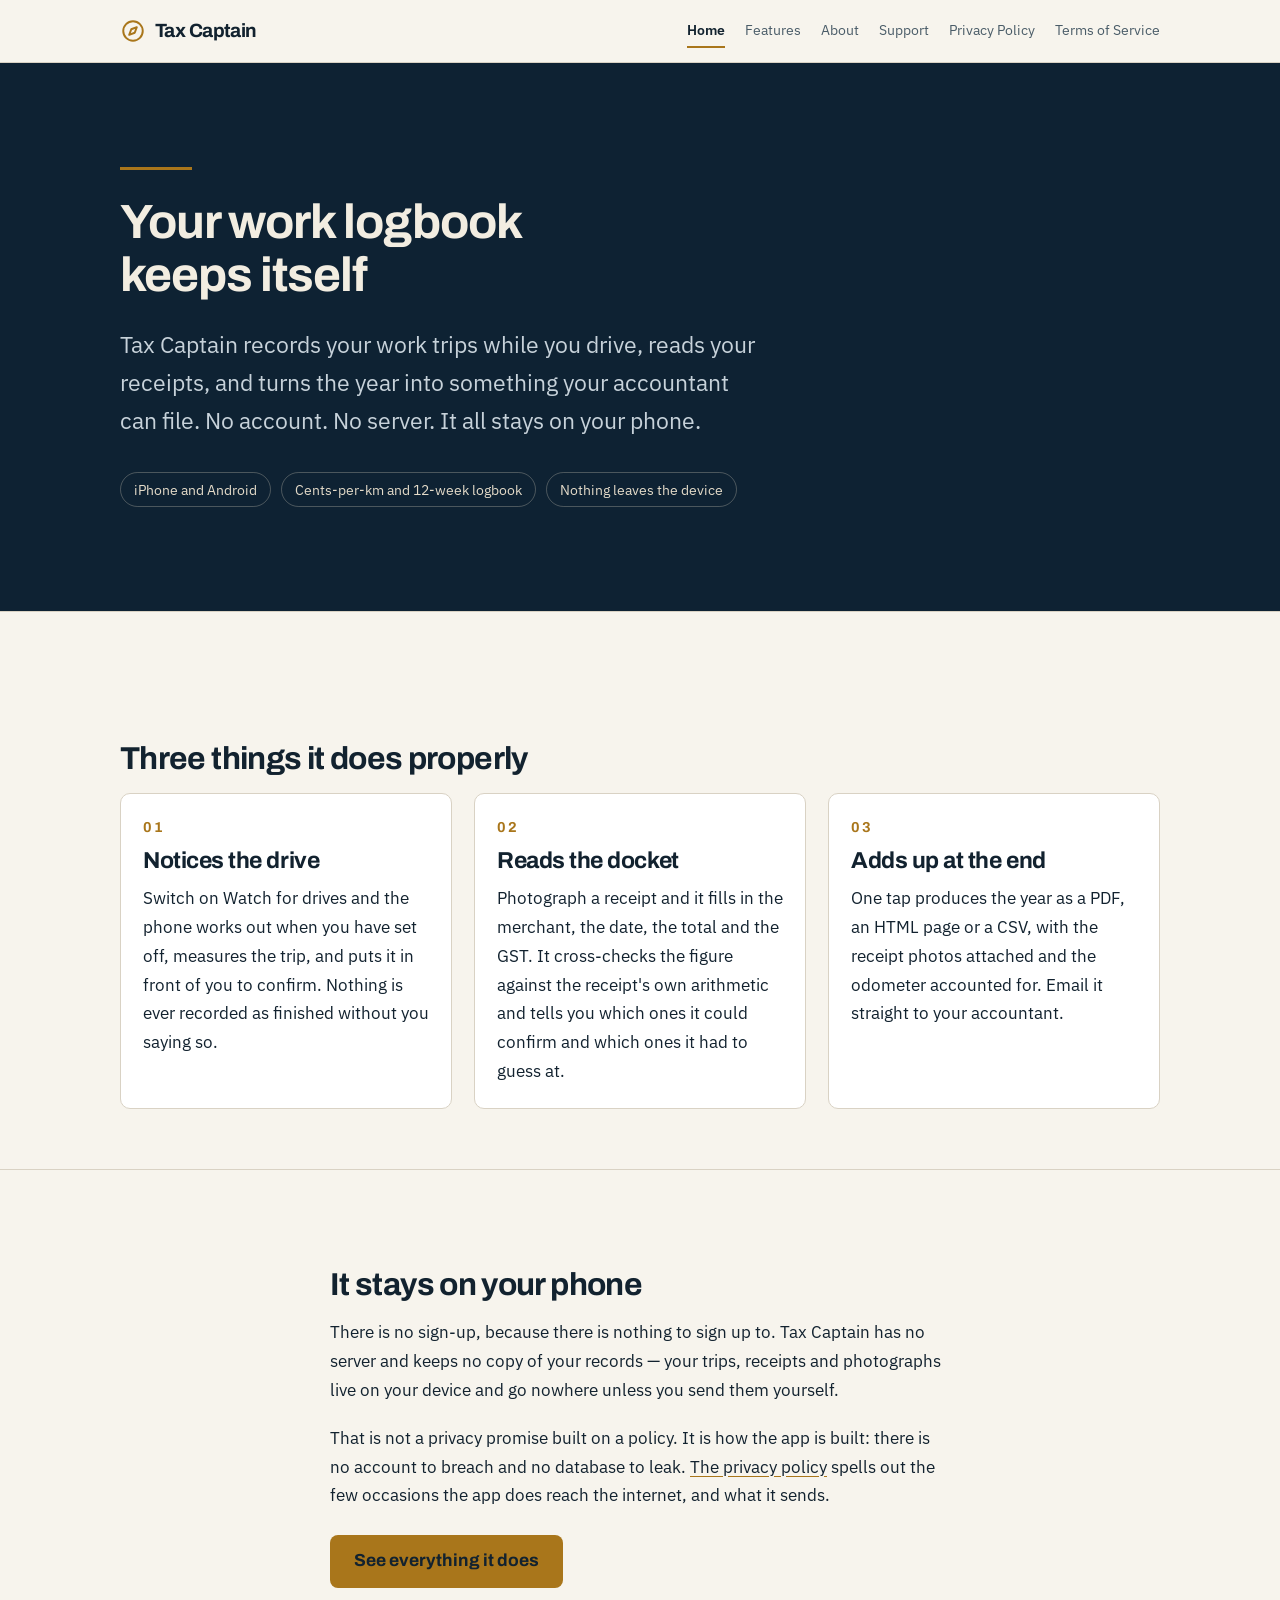
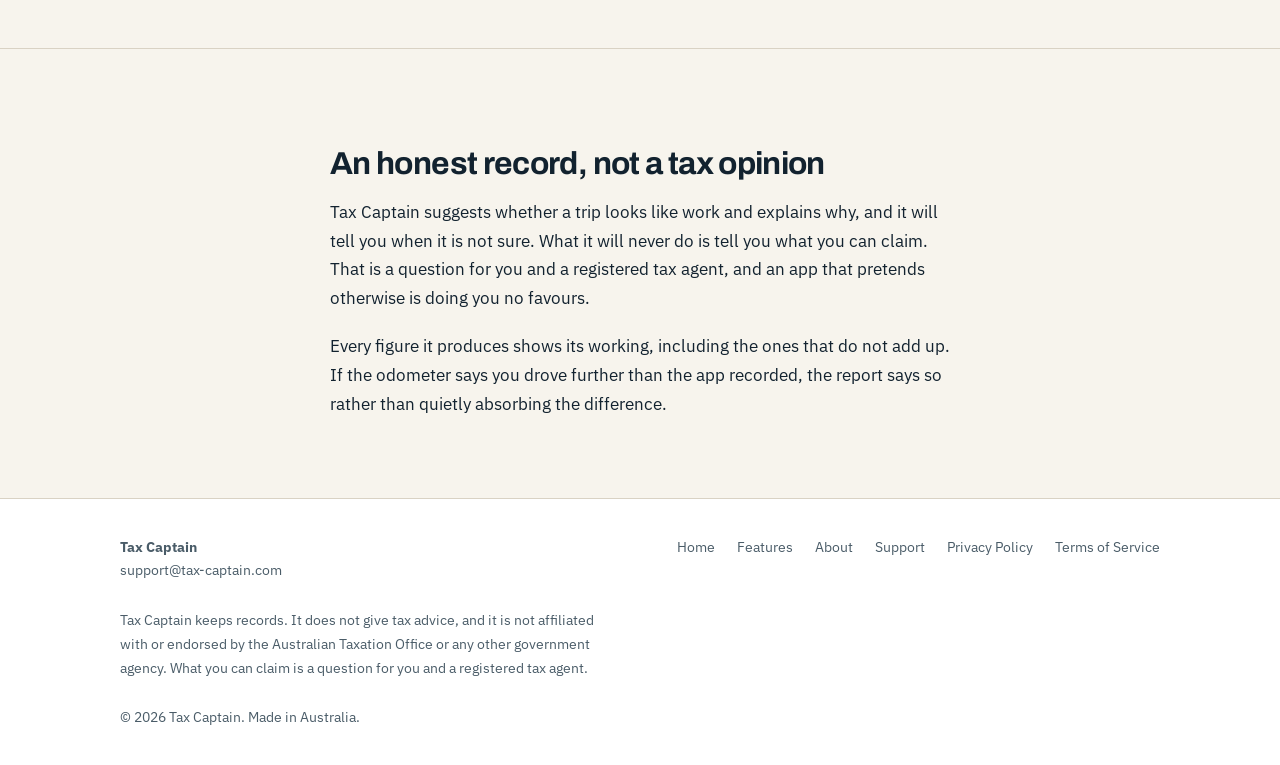
==== index.html @ 71556b91 "Tax Captain website" ====
<!doctype html>
<html lang="en-AU">
<head>
<meta charset="utf-8">
<meta name="viewport" content="width=device-width, initial-scale=1">
<title>Tax Captain — your work logbook keeps itself</title>
<meta name="description" content="An Australian tax record keeper for trips, expenses and receipts. Works on your phone, with no account and no server.">
<link rel="canonical" href="https://tax-captain.com/">
<link rel="preconnect" href="https://fonts.googleapis.com">
<link rel="preconnect" href="https://fonts.gstatic.com" crossorigin>
<link rel="stylesheet" href="https://fonts.googleapis.com/css2?family=Archivo:wght@600;700&family=IBM+Plex+Sans:wght@400;600&display=swap">
<link rel="stylesheet" href="styles.css">
</head>
<body>

<header class="masthead">
  <div class="wrap">
    <a class="brand" href="index.html">
      <svg viewBox="0 0 24 24" fill="none" stroke="currentColor" stroke-width="1.8"
           stroke-linecap="round" stroke-linejoin="round" aria-hidden="true">
        <circle cx="12" cy="12" r="9"/>
        <path d="M15.5 8.5 13.6 13.6 8.5 15.5l1.9-5.1z"/>
      </svg>
      Tax Captain
    </a>
    <nav class="nav" aria-label="Main">
      <a href="index.html" aria-current="page">Home</a>
      <a href="features.html">Features</a>
      <a href="about.html">About</a>
      <a href="support.html">Support</a>
      <a href="privacy.html">Privacy Policy</a>
      <a href="terms.html">Terms of Service</a>
    </nav>
  </div>
</header>

<main>

<div class="hero">
  <div class="wrap">
    <div class="rule"></div>
    <h1>Your work logbook keeps itself</h1>
    <p class="lede">
      Tax Captain records your work trips while you drive, reads your
      receipts, and turns the year into something your accountant can file.
      No account. No server. It all stays on your phone.
    </p>
    <div class="badges">
      <span class="badge">iPhone and Android</span>
      <span class="badge">Cents-per-km and 12-week logbook</span>
      <span class="badge">Nothing leaves the device</span>
    </div>
  </div>
</div>

<section>
  <div class="wrap">
    <h2>Three things it does properly</h2>
    <div class="cards">
      <div class="card">
        <span class="num">01</span>
        <h3>Notices the drive</h3>
        <p>
          Switch on Watch for drives and the phone works out when you have
          set off, measures the trip, and puts it in front of you to confirm.
          Nothing is ever recorded as finished without you saying so.
        </p>
      </div>
      <div class="card">
        <span class="num">02</span>
        <h3>Reads the docket</h3>
        <p>
          Photograph a receipt and it fills in the merchant, the date, the
          total and the GST. It cross-checks the figure against the receipt's
          own arithmetic and tells you which ones it could confirm and which
          ones it had to guess at.
        </p>
      </div>
      <div class="card">
        <span class="num">03</span>
        <h3>Adds up at the end</h3>
        <p>
          One tap produces the year as a PDF, an HTML page or a CSV, with the
          receipt photos attached and the odometer accounted for. Email it
          straight to your accountant.
        </p>
      </div>
    </div>
  </div>
</section>

<section>
  <div class="wrap prose">
    <h2>It stays on your phone</h2>
    <p>
      There is no sign-up, because there is nothing to sign up to. Tax Captain
      has no server and keeps no copy of your records — your trips, receipts
      and photographs live on your device and go nowhere unless you send them
      yourself.
    </p>
    <p>
      That is not a privacy promise built on a policy. It is how the app is
      built: there is no account to breach and no database to leak.
      <a href="privacy.html">The privacy policy</a> spells out the few
      occasions the app does reach the internet, and what it sends.
    </p>
    <a class="cta" href="features.html">See everything it does</a>
  </div>
</section>

<section>
  <div class="wrap prose">
    <h2>An honest record, not a tax opinion</h2>
    <p>
      Tax Captain suggests whether a trip looks like work and explains why,
      and it will tell you when it is not sure. What it will never do is tell
      you what you can claim. That is a question for you and a registered tax
      agent, and an app that pretends otherwise is doing you no favours.
    </p>
    <p>
      Every figure it produces shows its working, including the ones that do
      not add up. If the odometer says you drove further than the app recorded,
      the report says so rather than quietly absorbing the difference.
    </p>
  </div>
</section>

</main>
<footer>
  <div class="wrap">
    <div class="cols">
      <div>
        <strong>Tax Captain</strong><br>
        <a href="mailto:support@tax-captain.com">support@tax-captain.com</a>
      </div>
      <nav aria-label="Footer">
        <a href="index.html">Home</a>
        <a href="features.html">Features</a>
        <a href="about.html">About</a>
        <a href="support.html">Support</a>
        <a href="privacy.html">Privacy Policy</a>
        <a href="terms.html">Terms of Service</a>
      </nav>
    </div>
    <p class="fine">
      Tax Captain keeps records. It does not give tax advice, and it is not
      affiliated with or endorsed by the Australian Taxation Office or any
      other government agency. What you can claim is a question for you and a
      registered tax agent.
    </p>
    <p class="fine">&copy; 2026 Tax Captain. Made in Australia.</p>
  </div>
</footer>

</body>
</html>
---- styles.css ----
/* Tax Captain — one stylesheet for the whole site.
   ------------------------------------------------------------------
   The look is a ship's log: a paper ground, hairline rules, navy ink
   and one brass accent used sparingly. A captain keeping the log is
   the oldest version of what this app does, so the site is set like a
   logbook page rather than like a SaaS landing page. */

:root {
  --ink:        #12222F;
  --ink-soft:   #4A5C68;
  --paper:      #F7F4ED;
  --paper-2:    #FFFFFF;
  --rule:       #D9D2C4;
  --brass:      #A9761B;
  --brass-soft: #F0E3C8;
  --navy:       #0E2233;

  --measure: 66ch;
  --wide: 1080px;

  --step--1: clamp(0.82rem, 0.79rem + 0.15vw, 0.9rem);
  --step-0:  clamp(1rem, 0.96rem + 0.2vw, 1.09rem);
  --step-1:  clamp(1.2rem, 1.12rem + 0.4vw, 1.45rem);
  --step-2:  clamp(1.5rem, 1.34rem + 0.8vw, 2rem);
  --step-3:  clamp(1.95rem, 1.6rem + 1.75vw, 3.1rem);
}

@media (prefers-color-scheme: dark) {
  :root {
    --ink:        #EDE7DA;
    --ink-soft:   #A9B4BD;
    --paper:      #0C1922;
    --paper-2:    #12232F;
    --rule:       #263B49;
    --brass:      #E0AE4E;
    --brass-soft: #2A2013;
    --navy:       #081520;
  }
}

*, *::before, *::after { box-sizing: border-box; }

html { -webkit-text-size-adjust: 100%; }

body {
  margin: 0;
  background: var(--paper);
  color: var(--ink);
  font-family: 'IBM Plex Sans', ui-sans-serif, system-ui, -apple-system,
    'Segoe UI', Roboto, sans-serif;
  font-size: var(--step-0);
  line-height: 1.65;
  -webkit-font-smoothing: antialiased;
}

h1, h2, h3, .brand {
  font-family: Archivo, ui-sans-serif, system-ui, -apple-system, sans-serif;
  font-weight: 700;
  line-height: 1.1;
  letter-spacing: -0.02em;
  text-wrap: balance;
  margin: 0 0 0.5em;
}

h1 { font-size: var(--step-3); }
h2 { font-size: var(--step-2); margin-top: 2.2em; }
h3 { font-size: var(--step-1); margin-top: 1.8em; }

p, ul, ol { margin: 0 0 1.1em; }
ul, ol { padding-left: 1.2em; }
li { margin-bottom: 0.4em; }

a { color: inherit; text-decoration-color: var(--brass); text-underline-offset: 3px; }
a:hover { color: var(--brass); }
a:focus-visible, button:focus-visible {
  outline: 2px solid var(--brass);
  outline-offset: 3px;
  border-radius: 3px;
}

.wrap { width: 100%; max-width: var(--wide); margin-inline: auto; padding-inline: 20px; }
.prose { max-width: var(--measure); }
.prose h2:first-of-type { margin-top: 1.2em; }

/* ---------------------------------------------------------- masthead -- */

.masthead {
  border-bottom: 1px solid var(--rule);
  background: var(--paper);
  position: sticky;
  top: 0;
  z-index: 10;
}

.masthead .wrap {
  display: flex;
  flex-wrap: wrap;
  align-items: center;
  gap: 8px 22px;
  padding-block: 14px;
}

.brand {
  font-size: 1.2rem;
  letter-spacing: -0.03em;
  margin: 0;
  display: inline-flex;
  align-items: center;
  gap: 9px;
  text-decoration: none;
  margin-right: auto;
}

.brand svg { width: 26px; height: 26px; flex: none; color: var(--brass); }

.nav { display: flex; flex-wrap: wrap; gap: 4px 20px; font-size: var(--step--1); }

.nav a {
  text-decoration: none;
  color: var(--ink-soft);
  padding-block: 4px;
  border-bottom: 2px solid transparent;
}

.nav a:hover { color: var(--brass); }

.nav a[aria-current='page'] {
  color: var(--ink);
  border-bottom-color: var(--brass);
  font-weight: 600;
}

/* ------------------------------------------------------------- hero -- */

.hero {
  background: var(--navy);
  color: #F2EDE1;
  padding-block: clamp(56px, 9vw, 104px);
  border-bottom: 1px solid var(--rule);
}

.hero h1 { max-width: 16ch; }
.hero .lede { font-size: var(--step-1); max-width: 46ch; color: #C7D2DA; margin-bottom: 1.4em; }
.hero .rule { width: 72px; height: 3px; background: var(--brass); margin-bottom: 26px; }

.badges { display: flex; flex-wrap: wrap; gap: 10px; font-size: var(--step--1); }

.badge {
  border: 1px solid rgba(233, 222, 200, 0.28);
  border-radius: 999px;
  padding: 5px 13px;
  color: #E4DBC9;
}

/* ------------------------------------------------------------ pages -- */

.page-head {
  border-bottom: 1px solid var(--rule);
  padding-block: clamp(36px, 6vw, 64px);
}

.page-head .kicker {
  font-size: var(--step--1);
  letter-spacing: 0.14em;
  text-transform: uppercase;
  color: var(--brass);
  font-weight: 600;
  margin-bottom: 10px;
}

.page-head p { max-width: var(--measure); color: var(--ink-soft); margin-bottom: 0; }

section { padding-block: clamp(36px, 5vw, 60px); }
section + section { border-top: 1px solid var(--rule); }

/* ------------------------------------------------------------- grid -- */

.cards {
  display: grid;
  gap: 22px;
  grid-template-columns: repeat(auto-fit, minmax(258px, 1fr));
  margin-top: 8px;
}

.card {
  background: var(--paper-2);
  border: 1px solid var(--rule);
  border-radius: 10px;
  padding: 22px;
}

.card h3 { margin-top: 0; font-size: var(--step-1); }
.card p:last-child { margin-bottom: 0; }

.card .num {
  font-family: Archivo, sans-serif;
  font-size: var(--step--1);
  letter-spacing: 0.14em;
  color: var(--brass);
  font-weight: 700;
  display: block;
  margin-bottom: 8px;
}

/* A ledger row: label left, detail right, hairline between. */
.ledger { border-top: 1px solid var(--rule); margin-top: 18px; }

.ledger > div {
  border-bottom: 1px solid var(--rule);
  padding-block: 16px;
  display: grid;
  gap: 4px 28px;
  grid-template-columns: minmax(0, 15rem) minmax(0, 1fr);
}

@media (max-width: 640px) { .ledger > div { grid-template-columns: 1fr; } }

.ledger dt, .ledger .term {
  font-family: Archivo, sans-serif;
  font-weight: 700;
  margin: 0;
}

.ledger dd, .ledger .detail { margin: 0; color: var(--ink-soft); }

.note {
  background: var(--brass-soft);
  border-left: 3px solid var(--brass);
  padding: 16px 18px;
  border-radius: 0 8px 8px 0;
  margin-block: 1.6em;
  max-width: var(--measure);
}

.note p:last-child { margin-bottom: 0; }
.note strong { font-family: Archivo, sans-serif; }

.cta {
  display: inline-block;
  background: var(--brass);
  color: #12222F;
  font-family: Archivo, sans-serif;
  font-weight: 700;
  text-decoration: none;
  padding: 12px 24px;
  border-radius: 8px;
  margin-top: 6px;
}

.cta:hover { color: #12222F; filter: brightness(1.07); }

.updated {
  font-size: var(--step--1);
  color: var(--ink-soft);
  border-top: 1px solid var(--rule);
  padding-top: 14px;
  margin-top: 2.4em;
  max-width: var(--measure);
}

/* ----------------------------------------------------------- footer -- */

footer {
  border-top: 1px solid var(--rule);
  background: var(--paper-2);
  padding-block: 36px;
  font-size: var(--step--1);
  color: var(--ink-soft);
}

footer .cols {
  display: flex;
  flex-wrap: wrap;
  gap: 18px 44px;
  justify-content: space-between;
}

footer nav { display: flex; flex-wrap: wrap; gap: 6px 22px; }
footer a { text-decoration: none; }
footer a:hover { color: var(--brass); }
footer .fine { margin-top: 26px; margin-bottom: 0; max-width: 62ch; }

@media (prefers-reduced-motion: reduce) {
  * { animation: none !important; transition: none !important; }
}

/* On a phone the six nav links wrap to three lines. A sticky header that
   tall eats a third of the screen, so below 700px it scrolls away with the
   rest of the page and the links tighten up. */
@media (max-width: 700px) {
  .masthead { position: static; }
  .nav { gap: 2px 16px; }
}
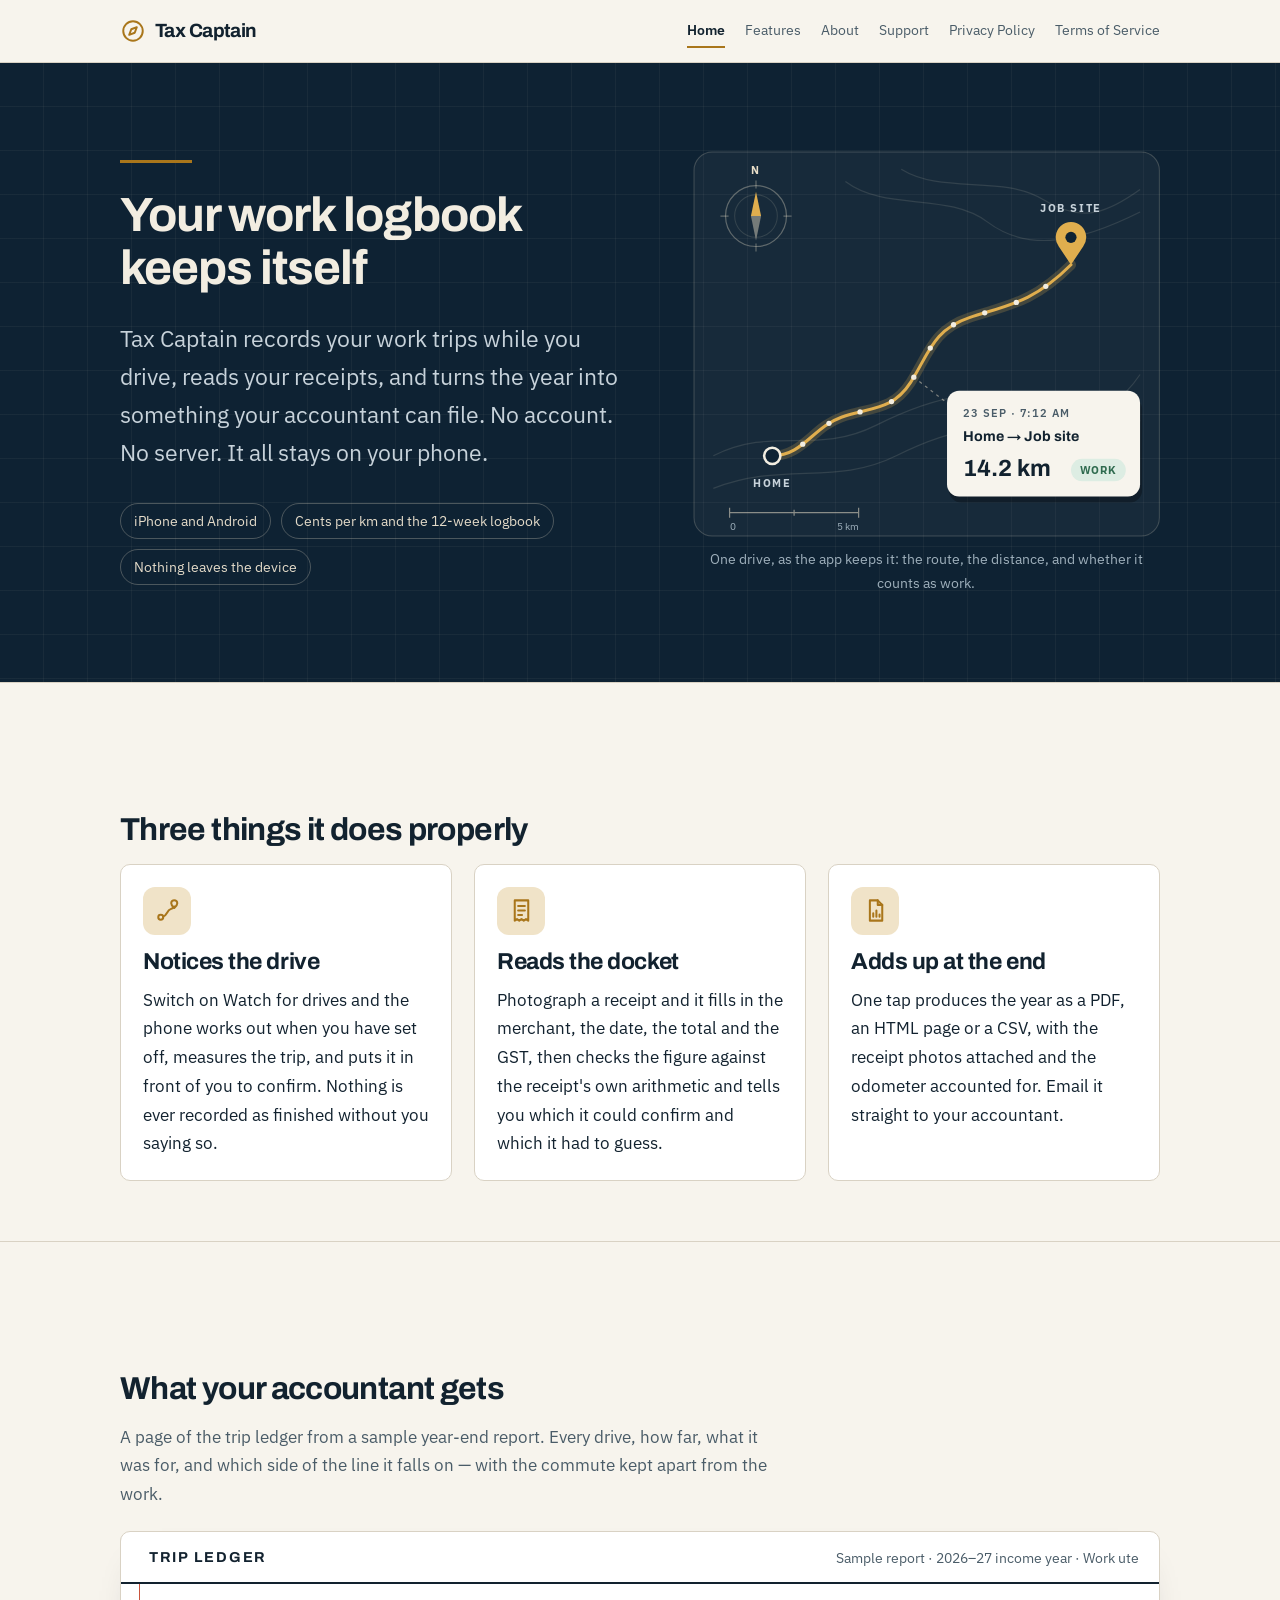
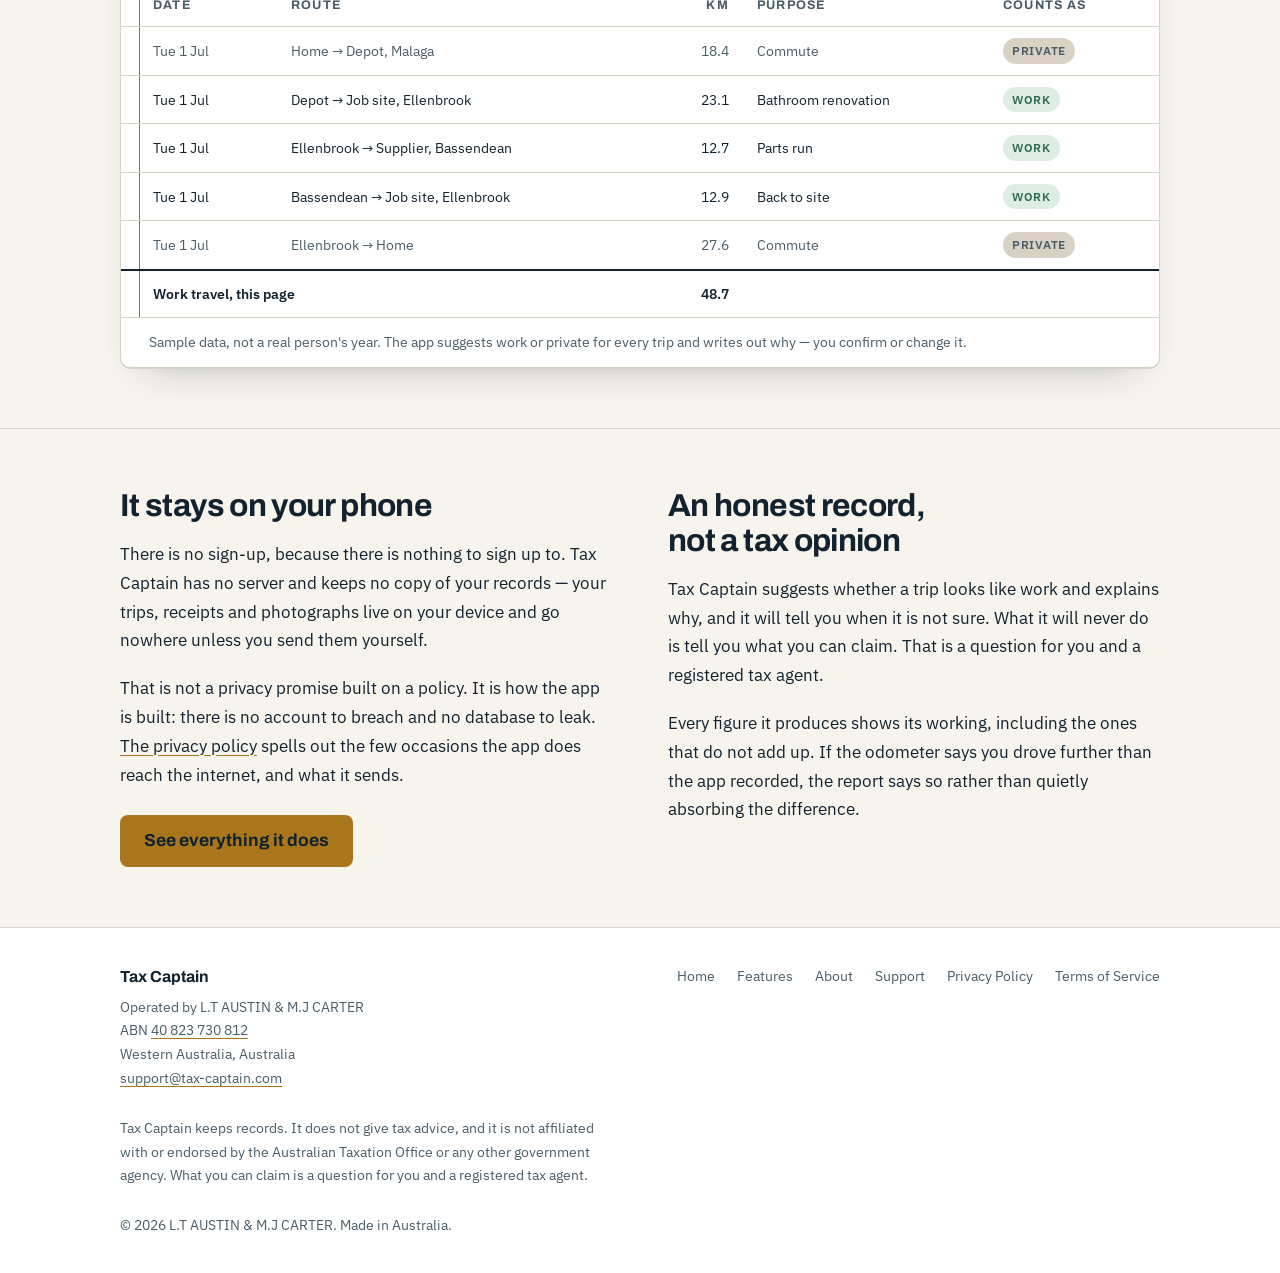
==== commit f1d97405: "Website update 2026-09-24" ====
--- a/index.html
+++ b/index.html
@@ -3,9 +3,16 @@
 <head>
 <meta charset="utf-8">
 <meta name="viewport" content="width=device-width, initial-scale=1">
-<title>Tax Captain — your work logbook keeps itself</title>
+<title>Tax Captain</title>
 <meta name="description" content="An Australian tax record keeper for trips, expenses and receipts. Works on your phone, with no account and no server.">
 <link rel="canonical" href="https://tax-captain.com/">
+<link rel="icon" href="favicon.svg" type="image/svg+xml">
+<meta name="theme-color" content="#0E2233">
+<meta property="og:site_name" content="Tax Captain">
+<meta property="og:title" content="Tax Captain">
+<meta property="og:description" content="An Australian tax record keeper for work trips, expenses and receipts. No account, no server - it all stays on your phone.">
+<meta property="og:url" content="https://tax-captain.com/">
+<meta property="og:type" content="website">
 <link rel="preconnect" href="https://fonts.googleapis.com">
 <link rel="preconnect" href="https://fonts.gstatic.com" crossorigin>
 <link rel="stylesheet" href="https://fonts.googleapis.com/css2?family=Archivo:wght@600;700&family=IBM+Plex+Sans:wght@400;600&display=swap">
@@ -38,18 +45,63 @@
 
 <div class="hero">
   <div class="wrap">
-    <div class="rule"></div>
-    <h1>Your work logbook keeps itself</h1>
-    <p class="lede">
-      Tax Captain records your work trips while you drive, reads your
-      receipts, and turns the year into something your accountant can file.
-      No account. No server. It all stays on your phone.
-    </p>
-    <div class="badges">
-      <span class="badge">iPhone and Android</span>
-      <span class="badge">Cents-per-km and 12-week logbook</span>
-      <span class="badge">Nothing leaves the device</span>
-    </div>
+    <div>
+      <div class="rule"></div>
+      <h1>Your work logbook keeps itself</h1>
+      <p class="lede">
+        Tax Captain records your work trips while you drive, reads your
+        receipts, and turns the year into something your accountant can file.
+        No account. No server. It all stays on your phone.
+      </p>
+      <div class="badges">
+        <span class="badge">iPhone and Android</span>
+        <span class="badge">Cents per km and the 12-week logbook</span>
+        <span class="badge">Nothing leaves the device</span>
+      </div>
+    </div>
+    <figure>
+      <svg viewBox="0 0 460 380" role="img" aria-label="Illustration: a drive from home to a job site plotted like a course on a chart, logged as 14.2 kilometres of work travel.">
+        <rect x="1" y="1" width="458" height="378" rx="18" fill="rgba(247,244,237,0.035)" stroke="rgba(233,222,200,0.22)"/>
+        <g fill="none" stroke="rgba(233,222,200,0.13)" stroke-width="1.2">
+          <path d="M20 300C80 270 120 300 180 270S290 230 340 250S420 250 440 220"/>
+          <path d="M20 332C90 305 140 330 200 300S300 265 360 285S430 285 440 265"/>
+          <path d="M150 30C190 60 250 40 290 70S380 90 440 60"/>
+          <path d="M205 18C245 43 305 23 345 48S412 58 440 38"/>
+        </g>
+        <g transform="translate(62 64)">
+          <circle r="30" fill="none" stroke="rgba(233,222,200,0.35)" stroke-width="1.2"/>
+          <circle r="21" fill="none" stroke="rgba(233,222,200,0.14)"/>
+          <path d="M0-35v8M0 27v8M35 0h-8M-35 0h8" stroke="rgba(233,222,200,0.35)" stroke-width="1.2"/>
+          <path d="M0-24 5 0h-10z" fill="#E0AE4E"/>
+          <path d="M0 24 5 0h-10z" fill="rgba(233,222,200,0.45)"/>
+          <text y="-41" text-anchor="middle" font-size="11" font-weight="700" fill="#E9DEC8" letter-spacing="1">N</text>
+        </g>
+        <path d="M78 300C108 300 118 272 146 262S196 256 214 228S236 176 272 164S334 150 372 112" fill="none" stroke="rgba(224,174,78,0.22)" stroke-width="10" stroke-linecap="round"/>
+        <path d="M78 300C108 300 118 272 146 262S196 256 214 228S236 176 272 164S334 150 372 112" fill="none" stroke="#E0AE4E" stroke-width="3" stroke-linecap="round" stroke-linejoin="round"/>
+        <g fill="#F2EDE1">
+          <circle cx="108.0" cy="288.6" r="2.6"/><circle cx="133.8" cy="268.0" r="2.6"/><circle cx="164.4" cy="256.8" r="2.6"/><circle cx="195.4" cy="246.6" r="2.6"/><circle cx="217.3" cy="222.6" r="2.6"/><circle cx="233.5" cy="194.0" r="2.6"/><circle cx="256.4" cy="171.0" r="2.6"/><circle cx="287.1" cy="159.3" r="2.6"/><circle cx="318.2" cy="149.0" r="2.6"/><circle cx="347.2" cy="133.2" r="2.6"/>
+        </g>
+        <circle cx="78" cy="300" r="8" fill="#0E2233" stroke="#F2EDE1" stroke-width="2.5"/>
+        <text x="78" y="331" text-anchor="middle" font-size="11" font-weight="700" fill="#C7D2DA" letter-spacing="1.5">HOME</text>
+        <path d="M372 112 360 94A15 15 0 1 1 384 94z" fill="#E0AE4E"/>
+        <circle cx="372" cy="85" r="5.5" fill="#0E2233"/>
+        <text x="372" y="60" text-anchor="middle" font-size="11" font-weight="700" fill="#C7D2DA" letter-spacing="1.5">JOB SITE</text>
+        <path d="M217.3 222.6 250 248" stroke="rgba(233,222,200,0.5)" stroke-width="1.2" stroke-dasharray="3 4"/>
+        <rect x="252" y="242" width="190" height="104" rx="12" fill="rgba(0,0,0,0.28)"/>
+        <rect x="250" y="236" width="190" height="104" rx="12" fill="#F7F4ED"/>
+        <text x="266" y="262" font-size="10.5" font-weight="600" fill="#4A5C68" letter-spacing="0.9">23 SEP · 7:12 AM</text>
+        <text x="266" y="285" font-size="14" font-weight="700" fill="#12222F" font-family="Archivo, sans-serif">Home → Job site</text>
+        <text x="266" y="320" font-size="23" font-weight="700" fill="#12222F" font-family="Archivo, sans-serif">14.2 km</text>
+        <rect x="372" y="303" width="54" height="22" rx="11" fill="#DDEDE3"/>
+        <text x="399" y="318" text-anchor="middle" font-size="10.5" font-weight="700" fill="#2F6B4F" letter-spacing="0.9">WORK</text>
+        <g stroke="rgba(233,222,200,0.55)" stroke-width="1.2">
+          <path d="M36 356h127M36 351v10M163 351v10M99.5 353v6"/>
+        </g>
+        <text x="36" y="373" font-size="10" fill="#9FB0BC">0</text>
+        <text x="163" y="373" text-anchor="end" font-size="10" fill="#9FB0BC">5 km</text>
+      </svg>
+      <figcaption>One drive, as the app keeps it: the route, the distance, and whether it counts as work.</figcaption>
+    </figure>
   </div>
 </div>
 
@@ -58,7 +110,7 @@
     <h2>Three things it does properly</h2>
     <div class="cards">
       <div class="card">
-        <span class="num">01</span>
+        <div class="icon"><svg viewBox="0 0 24 24" fill="none" stroke="currentColor" stroke-width="1.8" stroke-linecap="round" stroke-linejoin="round" aria-hidden="true"><circle cx="6" cy="18" r="2.2"/><path d="M8.2 17.4c3.6-.9 3.2-5.6 6.6-6.6 1.6-.5 2.6-1.4 3.1-2.4"/><path d="M18 2.8a2.7 2.7 0 0 1 2.7 2.7c0 1.9-2.7 4.3-2.7 4.3s-2.7-2.4-2.7-4.3A2.7 2.7 0 0 1 18 2.8z"/></svg></div>
         <h3>Notices the drive</h3>
         <p>
           Switch on Watch for drives and the phone works out when you have
@@ -67,17 +119,17 @@
         </p>
       </div>
       <div class="card">
-        <span class="num">02</span>
+        <div class="icon"><svg viewBox="0 0 24 24" fill="none" stroke="currentColor" stroke-width="1.8" stroke-linecap="round" stroke-linejoin="round" aria-hidden="true"><path d="M6 3h12v18l-2-1.4-2 1.4-2-1.4-2 1.4-2-1.4L6 21z"/><path d="M9 8h6M9 12h6M9 16h3.5"/></svg></div>
         <h3>Reads the docket</h3>
         <p>
           Photograph a receipt and it fills in the merchant, the date, the
-          total and the GST. It cross-checks the figure against the receipt's
-          own arithmetic and tells you which ones it could confirm and which
-          ones it had to guess at.
+          total and the GST, then checks the figure against the receipt's own
+          arithmetic and tells you which it could confirm and which it had to
+          guess.
         </p>
       </div>
       <div class="card">
-        <span class="num">03</span>
+        <div class="icon"><svg viewBox="0 0 24 24" fill="none" stroke="currentColor" stroke-width="1.8" stroke-linecap="round" stroke-linejoin="round" aria-hidden="true"><path d="M7 3h7l4 4v14H7z"/><path d="M14 3v4h4"/><path d="M10 17.5v-3M12.8 17.5v-5.5M15.6 17.5v-2"/></svg></div>
         <h3>Adds up at the end</h3>
         <p>
           One tap produces the year as a PDF, an HTML page or a CSV, with the
@@ -90,38 +142,77 @@
 </section>
 
 <section>
-  <div class="wrap prose">
-    <h2>It stays on your phone</h2>
-    <p>
-      There is no sign-up, because there is nothing to sign up to. Tax Captain
-      has no server and keeps no copy of your records — your trips, receipts
-      and photographs live on your device and go nowhere unless you send them
-      yourself.
+  <div class="wrap">
+    <h2>What your accountant gets</h2>
+    <p class="section-lede">
+      A page of the trip ledger from a sample year-end report. Every drive,
+      how far, what it was for, and which side of the line it falls on &mdash;
+      with the commute kept apart from the work.
     </p>
-    <p>
-      That is not a privacy promise built on a policy. It is how the app is
-      built: there is no account to breach and no database to leak.
-      <a href="privacy.html">The privacy policy</a> spells out the few
-      occasions the app does reach the internet, and what it sends.
-    </p>
-    <a class="cta" href="features.html">See everything it does</a>
+    <figure class="logpage">
+      <div class="logpage-head">
+        <strong>Trip ledger</strong>
+        <span>Sample report &middot; 2026&ndash;27 income year &middot; Work ute</span>
+      </div>
+      <div class="table-scroll">
+        <table>
+          <thead>
+            <tr><th>Date</th><th>Route</th><th class="num">km</th><th>Purpose</th><th>Counts as</th></tr>
+          </thead>
+          <tbody>
+            <tr class="private"><td>Tue 1 Jul</td><td>Home &rarr; Depot, Malaga</td><td class="num">18.4</td><td>Commute</td><td><span class="chip private">Private</span></td></tr>
+            <tr><td>Tue 1 Jul</td><td>Depot &rarr; Job site, Ellenbrook</td><td class="num">23.1</td><td>Bathroom renovation</td><td><span class="chip work">Work</span></td></tr>
+            <tr><td>Tue 1 Jul</td><td>Ellenbrook &rarr; Supplier, Bassendean</td><td class="num">12.7</td><td>Parts run</td><td><span class="chip work">Work</span></td></tr>
+            <tr><td>Tue 1 Jul</td><td>Bassendean &rarr; Job site, Ellenbrook</td><td class="num">12.9</td><td>Back to site</td><td><span class="chip work">Work</span></td></tr>
+            <tr class="private"><td>Tue 1 Jul</td><td>Ellenbrook &rarr; Home</td><td class="num">27.6</td><td>Commute</td><td><span class="chip private">Private</span></td></tr>
+          </tbody>
+          <tfoot>
+            <tr><td colspan="2">Work travel, this page</td><td class="num">48.7</td><td colspan="2"></td></tr>
+          </tfoot>
+        </table>
+      </div>
+      <figcaption>
+        Sample data, not a real person's year. The app suggests work or
+        private for every trip and writes out why &mdash; you confirm or
+        change it.
+      </figcaption>
+    </figure>
   </div>
 </section>
 
 <section>
-  <div class="wrap prose">
-    <h2>An honest record, not a tax opinion</h2>
-    <p>
-      Tax Captain suggests whether a trip looks like work and explains why,
-      and it will tell you when it is not sure. What it will never do is tell
-      you what you can claim. That is a question for you and a registered tax
-      agent, and an app that pretends otherwise is doing you no favours.
-    </p>
-    <p>
-      Every figure it produces shows its working, including the ones that do
-      not add up. If the odometer says you drove further than the app recorded,
-      the report says so rather than quietly absorbing the difference.
-    </p>
+  <div class="wrap split">
+    <div class="prose">
+      <h2>It stays on your phone</h2>
+      <p>
+        There is no sign-up, because there is nothing to sign up to. Tax
+        Captain has no server and keeps no copy of your records &mdash; your
+        trips, receipts and photographs live on your device and go nowhere
+        unless you send them yourself.
+      </p>
+      <p>
+        That is not a privacy promise built on a policy. It is how the app is
+        built: there is no account to breach and no database to leak.
+        <a href="privacy.html">The privacy policy</a> spells out the few
+        occasions the app does reach the internet, and what it sends.
+      </p>
+      <a class="cta" href="features.html">See everything it does</a>
+    </div>
+    <div class="prose">
+      <h2>An honest record, not a tax opinion</h2>
+      <p>
+        Tax Captain suggests whether a trip looks like work and explains why,
+        and it will tell you when it is not sure. What it will never do is
+        tell you what you can claim. That is a question for you and a
+        registered tax agent.
+      </p>
+      <p>
+        Every figure it produces shows its working, including the ones that do
+        not add up. If the odometer says you drove further than the app
+        recorded, the report says so rather than quietly absorbing the
+        difference.
+      </p>
+    </div>
   </div>
 </section>
 
@@ -129,9 +220,12 @@
 <footer>
   <div class="wrap">
     <div class="cols">
-      <div>
-        <strong>Tax Captain</strong><br>
-        <a href="mailto:support@tax-captain.com">support@tax-captain.com</a>
+      <div class="org">
+        <p class="org-name">Tax Captain</p>
+        <p>Operated by L.T AUSTIN &amp; M.J CARTER</p>
+        <p>ABN <a href="https://abr.business.gov.au/ABN/View?abn=40823730812" rel="noopener">40 823 730 812</a></p>
+        <p>Western Australia, Australia</p>
+        <p><a href="mailto:support@tax-captain.com">support@tax-captain.com</a></p>
       </div>
       <nav aria-label="Footer">
         <a href="index.html">Home</a>
@@ -148,7 +242,7 @@
       other government agency. What you can claim is a question for you and a
       registered tax agent.
     </p>
-    <p class="fine">&copy; 2026 Tax Captain. Made in Australia.</p>
+    <p class="fine">&copy; 2026 L.T AUSTIN &amp; M.J CARTER. Made in Australia.</p>
   </div>
 </footer>
 
--- a/styles.css
+++ b/styles.css
@@ -14,6 +14,9 @@
   --brass:      #A9761B;
   --brass-soft: #F0E3C8;
   --navy:       #0E2233;
+  --work:       #2F6B4F;
+  --work-soft:  #DDEDE3;
+  --margin:     #C9533D;
 
   --measure: 66ch;
   --wide: 1080px;
@@ -35,6 +38,9 @@
     --brass:      #E0AE4E;
     --brass-soft: #2A2013;
     --navy:       #081520;
+    --work:       #8FD1AE;
+    --work-soft:  #163326;
+    --margin:     #E07A63;
   }
 }
 
@@ -133,11 +139,31 @@
 /* ------------------------------------------------------------- hero -- */
 
 .hero {
-  background: var(--navy);
+  background-color: var(--navy);
+  /* Chart paper: the faint grid a navigator plots a course on. */
+  background-image:
+    linear-gradient(rgba(233, 222, 200, 0.05) 1px, transparent 1px),
+    linear-gradient(90deg, rgba(233, 222, 200, 0.05) 1px, transparent 1px);
+  background-size: 44px 44px;
+  background-position: -1px -1px;
   color: #F2EDE1;
-  padding-block: clamp(56px, 9vw, 104px);
+  padding-block: clamp(48px, 7vw, 88px);
   border-bottom: 1px solid var(--rule);
 }
+
+.hero .wrap {
+  display: grid;
+  gap: clamp(32px, 5vw, 56px);
+  align-items: center;
+}
+
+@media (min-width: 900px) {
+  .hero .wrap { grid-template-columns: minmax(0, 1.05fr) minmax(0, 0.95fr); }
+}
+
+.hero figure { margin: 0; }
+.hero figure svg { display: block; width: 100%; height: auto; max-width: 520px; margin-inline: auto; }
+.hero figcaption { font-size: var(--step--1); color: #9FB0BC; text-align: center; margin-top: 10px; }
 
 .hero h1 { max-width: 16ch; }
 .hero .lede { font-size: var(--step-1); max-width: 46ch; color: #C7D2DA; margin-bottom: 1.4em; }
@@ -291,3 +317,147 @@
   .masthead { position: static; }
   .nav { gap: 2px 16px; }
 }
+
+
+/* --------------------------------------------------------------- icons -- */
+
+.icon {
+  width: 48px;
+  height: 48px;
+  border-radius: 12px;
+  background: var(--brass-soft);
+  color: var(--brass);
+  display: grid;
+  place-items: center;
+  margin-bottom: 14px;
+}
+
+.icon svg { width: 27px; height: 27px; }
+
+h2 .h-icon {
+  display: inline-grid;
+  place-items: center;
+  width: 34px;
+  height: 34px;
+  border-radius: 10px;
+  background: var(--brass-soft);
+  color: var(--brass);
+  vertical-align: -6px;
+  margin-right: 10px;
+}
+
+h2 .h-icon svg { width: 20px; height: 20px; }
+
+.section-lede { color: var(--ink-soft); max-width: var(--measure); margin-bottom: 22px; }
+
+/* ------------------------------------------------------ the log page -- */
+/* A page out of the year-end report, set like a ledger book: ruled lines,
+   figures in columns, and the red margin rule a real logbook has. */
+
+.logpage {
+  margin: 0;
+  background: var(--paper-2);
+  border: 1px solid var(--rule);
+  border-radius: 10px;
+  box-shadow: 0 1px 0 var(--rule), 0 18px 40px -28px rgba(14, 34, 51, 0.45);
+  overflow: hidden;
+}
+
+.logpage-head {
+  display: flex;
+  flex-wrap: wrap;
+  justify-content: space-between;
+  gap: 4px 16px;
+  padding: 14px 20px 12px 28px;
+  border-bottom: 2px solid var(--ink);
+  font-size: var(--step--1);
+}
+
+.logpage-head strong {
+  font-family: Archivo, sans-serif;
+  text-transform: uppercase;
+  letter-spacing: 0.12em;
+}
+
+.logpage-head span { color: var(--ink-soft); }
+
+.table-scroll { overflow-x: auto; }
+
+.logpage table {
+  width: 100%;
+  min-width: 620px;
+  border-collapse: collapse;
+  font-size: var(--step--1);
+  font-variant-numeric: tabular-nums;
+  background-image: linear-gradient(90deg, transparent 18px, var(--margin) 18px, var(--margin) 19px, transparent 19px);
+  background-repeat: repeat-y;
+}
+
+.logpage th, .logpage td {
+  text-align: left;
+  padding: 11px 14px;
+  border-bottom: 1px solid var(--rule);
+  vertical-align: middle;
+}
+
+.logpage th:first-child, .logpage td:first-child { padding-left: 32px; white-space: nowrap; }
+
+.logpage th {
+  font-family: Archivo, sans-serif;
+  font-weight: 700;
+  font-size: 0.78rem;
+  letter-spacing: 0.1em;
+  text-transform: uppercase;
+  color: var(--ink-soft);
+}
+
+.logpage .num { text-align: right; white-space: nowrap; }
+.logpage .private td { color: var(--ink-soft); }
+
+.logpage tfoot td {
+  border-bottom: 0;
+  border-top: 2px solid var(--ink);
+  font-weight: 600;
+}
+
+.chip {
+  display: inline-block;
+  font-size: 0.74rem;
+  font-weight: 600;
+  letter-spacing: 0.06em;
+  text-transform: uppercase;
+  padding: 3px 9px;
+  border-radius: 999px;
+  white-space: nowrap;
+}
+
+.chip.work { background: var(--work-soft); color: var(--work); }
+.chip.private { background: var(--rule); color: var(--ink-soft); }
+
+.logpage figcaption {
+  padding: 12px 20px 14px 28px;
+  font-size: var(--step--1);
+  color: var(--ink-soft);
+  border-top: 1px solid var(--rule);
+  max-width: none;
+}
+
+/* ------------------------------------------------------- who we are -- */
+
+.org p { margin: 0; }
+.org .org-name {
+  font-family: Archivo, sans-serif;
+  font-weight: 700;
+  color: var(--ink);
+  font-size: 1rem;
+  margin-bottom: 4px;
+}
+
+.org a { text-decoration: underline; text-decoration-color: var(--brass); }
+
+/* ------------------------------------------------------------ split -- */
+
+.split { display: grid; gap: 8px 56px; }
+@media (min-width: 900px) { .split { grid-template-columns: 1fr 1fr; } }
+.split .prose { max-width: none; }
+.split h2:first-child { margin-top: 0; }
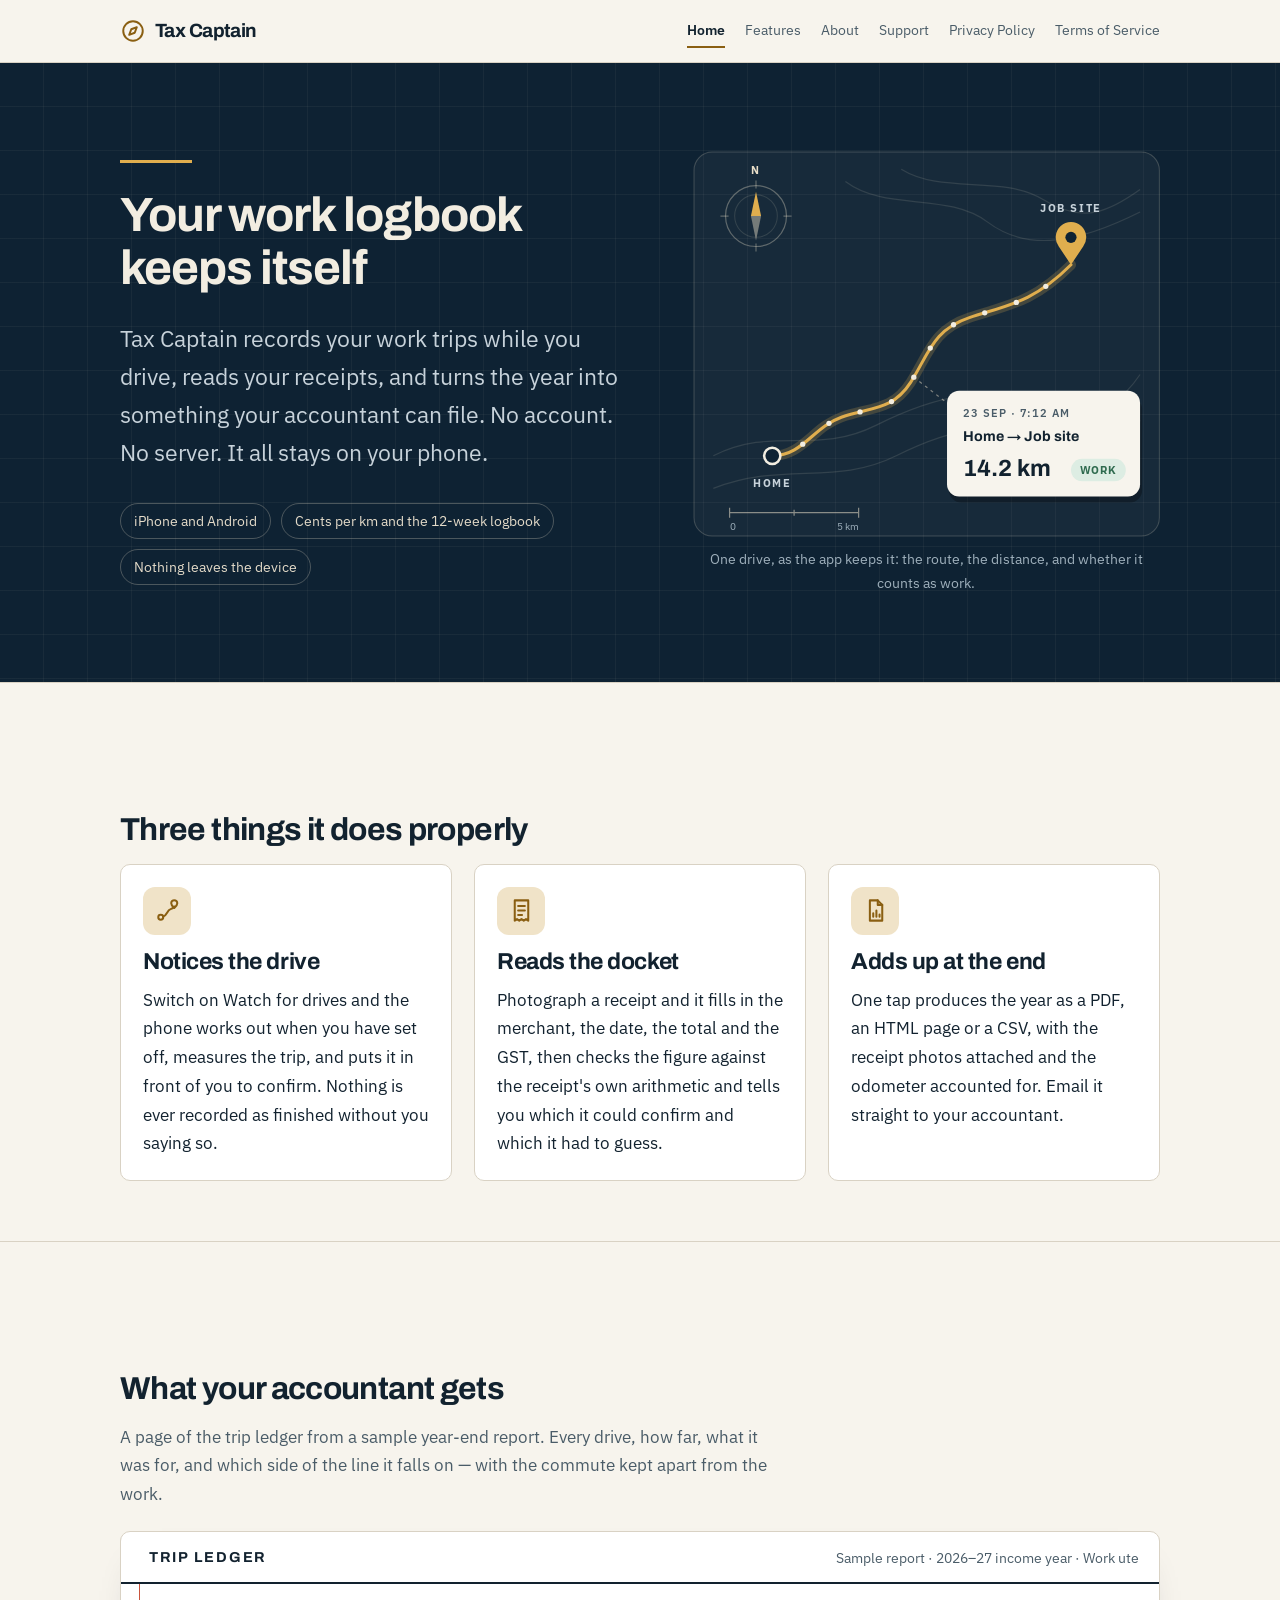
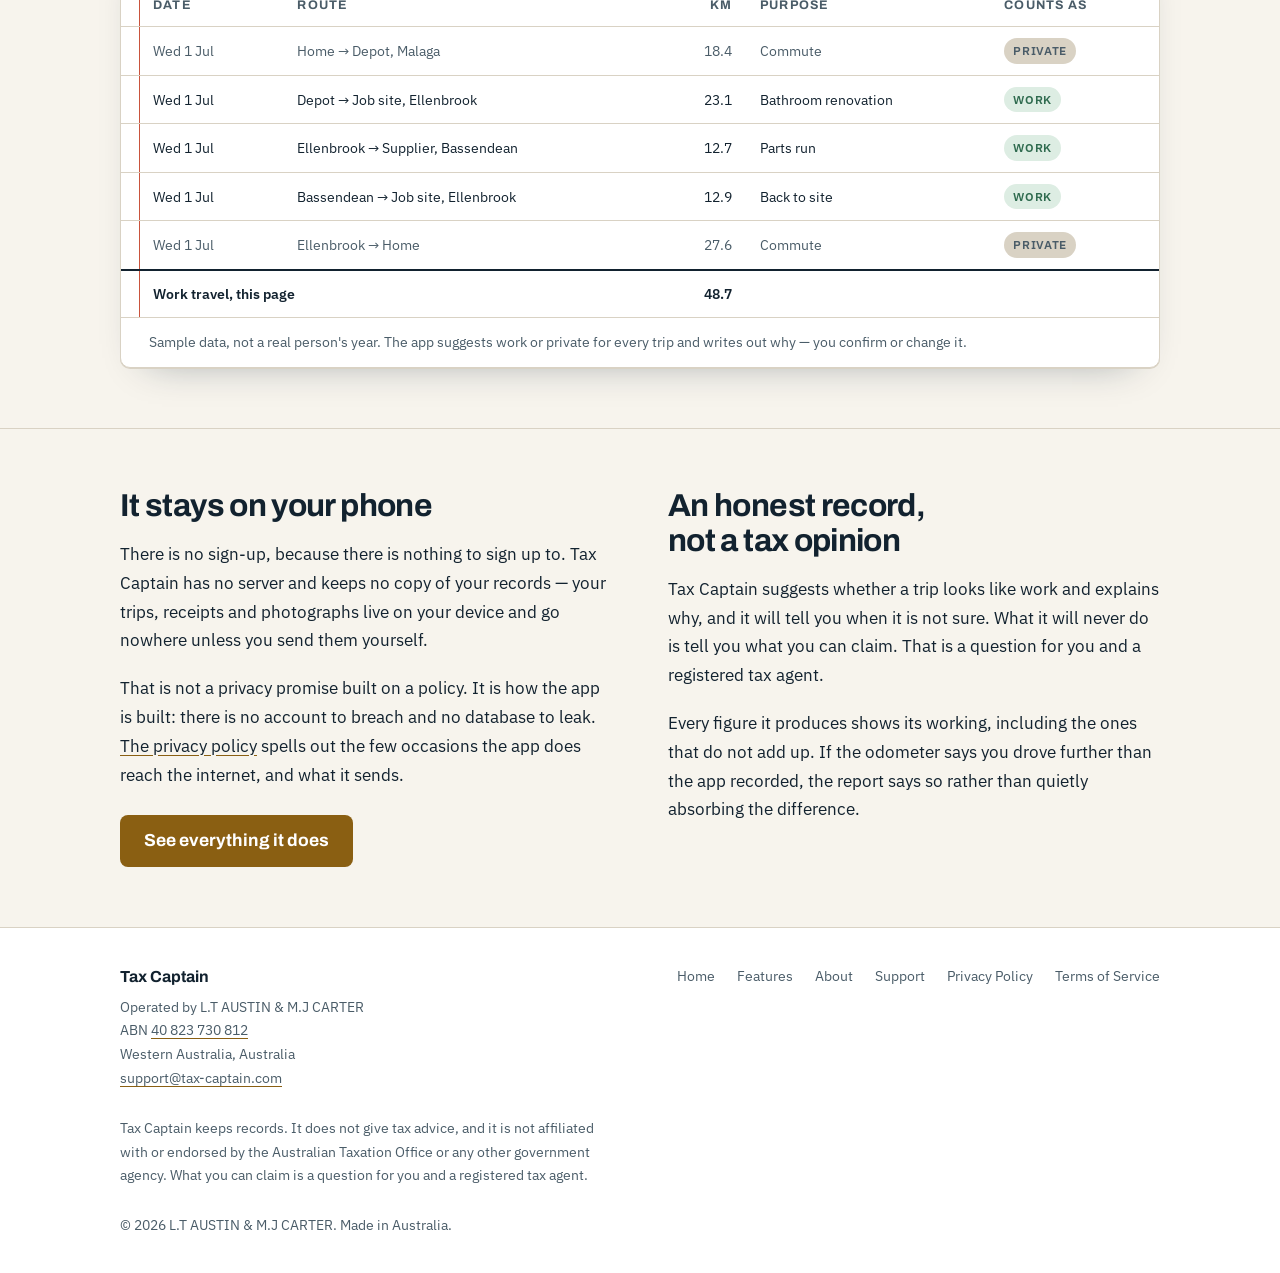
==== commit 75e122ee: "Fix review findings: sample dates, both app stores, contrast, 404, share image - Home sample ledger:" ====
--- a/index.html
+++ b/index.html
@@ -3,16 +3,22 @@
 <head>
 <meta charset="utf-8">
 <meta name="viewport" content="width=device-width, initial-scale=1">
-<title>Tax Captain</title>
+<title>Tax Captain — work logbook and receipts for Australian tax</title>
 <meta name="description" content="An Australian tax record keeper for trips, expenses and receipts. Works on your phone, with no account and no server.">
 <link rel="canonical" href="https://tax-captain.com/">
 <link rel="icon" href="favicon.svg" type="image/svg+xml">
+<link rel="apple-touch-icon" href="apple-touch-icon.png">
 <meta name="theme-color" content="#0E2233">
 <meta property="og:site_name" content="Tax Captain">
 <meta property="og:title" content="Tax Captain">
 <meta property="og:description" content="An Australian tax record keeper for work trips, expenses and receipts. No account, no server - it all stays on your phone.">
 <meta property="og:url" content="https://tax-captain.com/">
 <meta property="og:type" content="website">
+<meta property="og:image" content="https://tax-captain.com/og-image.png">
+<meta property="og:image:width" content="1200">
+<meta property="og:image:height" content="630">
+<meta property="og:image:alt" content="Tax Captain: your work logbook keeps itself.">
+<meta name="twitter:card" content="summary_large_image">
 <link rel="preconnect" href="https://fonts.googleapis.com">
 <link rel="preconnect" href="https://fonts.gstatic.com" crossorigin>
 <link rel="stylesheet" href="https://fonts.googleapis.com/css2?family=Archivo:wght@600;700&family=IBM+Plex+Sans:wght@400;600&display=swap">
@@ -160,11 +166,11 @@
             <tr><th>Date</th><th>Route</th><th class="num">km</th><th>Purpose</th><th>Counts as</th></tr>
           </thead>
           <tbody>
-            <tr class="private"><td>Tue 1 Jul</td><td>Home &rarr; Depot, Malaga</td><td class="num">18.4</td><td>Commute</td><td><span class="chip private">Private</span></td></tr>
-            <tr><td>Tue 1 Jul</td><td>Depot &rarr; Job site, Ellenbrook</td><td class="num">23.1</td><td>Bathroom renovation</td><td><span class="chip work">Work</span></td></tr>
-            <tr><td>Tue 1 Jul</td><td>Ellenbrook &rarr; Supplier, Bassendean</td><td class="num">12.7</td><td>Parts run</td><td><span class="chip work">Work</span></td></tr>
-            <tr><td>Tue 1 Jul</td><td>Bassendean &rarr; Job site, Ellenbrook</td><td class="num">12.9</td><td>Back to site</td><td><span class="chip work">Work</span></td></tr>
-            <tr class="private"><td>Tue 1 Jul</td><td>Ellenbrook &rarr; Home</td><td class="num">27.6</td><td>Commute</td><td><span class="chip private">Private</span></td></tr>
+            <tr class="private"><td>Wed 1 Jul</td><td>Home &rarr; Depot, Malaga</td><td class="num">18.4</td><td>Commute</td><td><span class="chip private">Private</span></td></tr>
+            <tr><td>Wed 1 Jul</td><td>Depot &rarr; Job site, Ellenbrook</td><td class="num">23.1</td><td>Bathroom renovation</td><td><span class="chip work">Work</span></td></tr>
+            <tr><td>Wed 1 Jul</td><td>Ellenbrook &rarr; Supplier, Bassendean</td><td class="num">12.7</td><td>Parts run</td><td><span class="chip work">Work</span></td></tr>
+            <tr><td>Wed 1 Jul</td><td>Bassendean &rarr; Job site, Ellenbrook</td><td class="num">12.9</td><td>Back to site</td><td><span class="chip work">Work</span></td></tr>
+            <tr class="private"><td>Wed 1 Jul</td><td>Ellenbrook &rarr; Home</td><td class="num">27.6</td><td>Commute</td><td><span class="chip private">Private</span></td></tr>
           </tbody>
           <tfoot>
             <tr><td colspan="2">Work travel, this page</td><td class="num">48.7</td><td colspan="2"></td></tr>
--- a/styles.css
+++ b/styles.css
@@ -11,7 +11,8 @@
   --paper:      #F7F4ED;
   --paper-2:    #FFFFFF;
   --rule:       #D9D2C4;
-  --brass:      #A9761B;
+  --brass:      #8A5F12;   /* 5:1 on --paper, so brass text passes WCAG AA */
+  --on-brass:   #FFFFFF;
   --brass-soft: #F0E3C8;
   --navy:       #0E2233;
   --work:       #2F6B4F;
@@ -36,6 +37,7 @@
     --paper-2:    #12232F;
     --rule:       #263B49;
     --brass:      #E0AE4E;
+    --on-brass:   #12222F;
     --brass-soft: #2A2013;
     --navy:       #081520;
     --work:       #8FD1AE;
@@ -167,7 +169,7 @@
 
 .hero h1 { max-width: 16ch; }
 .hero .lede { font-size: var(--step-1); max-width: 46ch; color: #C7D2DA; margin-bottom: 1.4em; }
-.hero .rule { width: 72px; height: 3px; background: var(--brass); margin-bottom: 26px; }
+.hero .rule { width: 72px; height: 3px; background: #E0AE4E; margin-bottom: 26px; }
 
 .badges { display: flex; flex-wrap: wrap; gap: 10px; font-size: var(--step--1); }
 
@@ -264,7 +266,7 @@
 .cta {
   display: inline-block;
   background: var(--brass);
-  color: #12222F;
+  color: var(--on-brass);
   font-family: Archivo, sans-serif;
   font-weight: 700;
   text-decoration: none;
@@ -273,7 +275,7 @@
   margin-top: 6px;
 }
 
-.cta:hover { color: #12222F; filter: brightness(1.07); }
+.cta:hover { color: var(--on-brass); filter: brightness(1.07); }
 
 .updated {
   font-size: var(--step--1);
